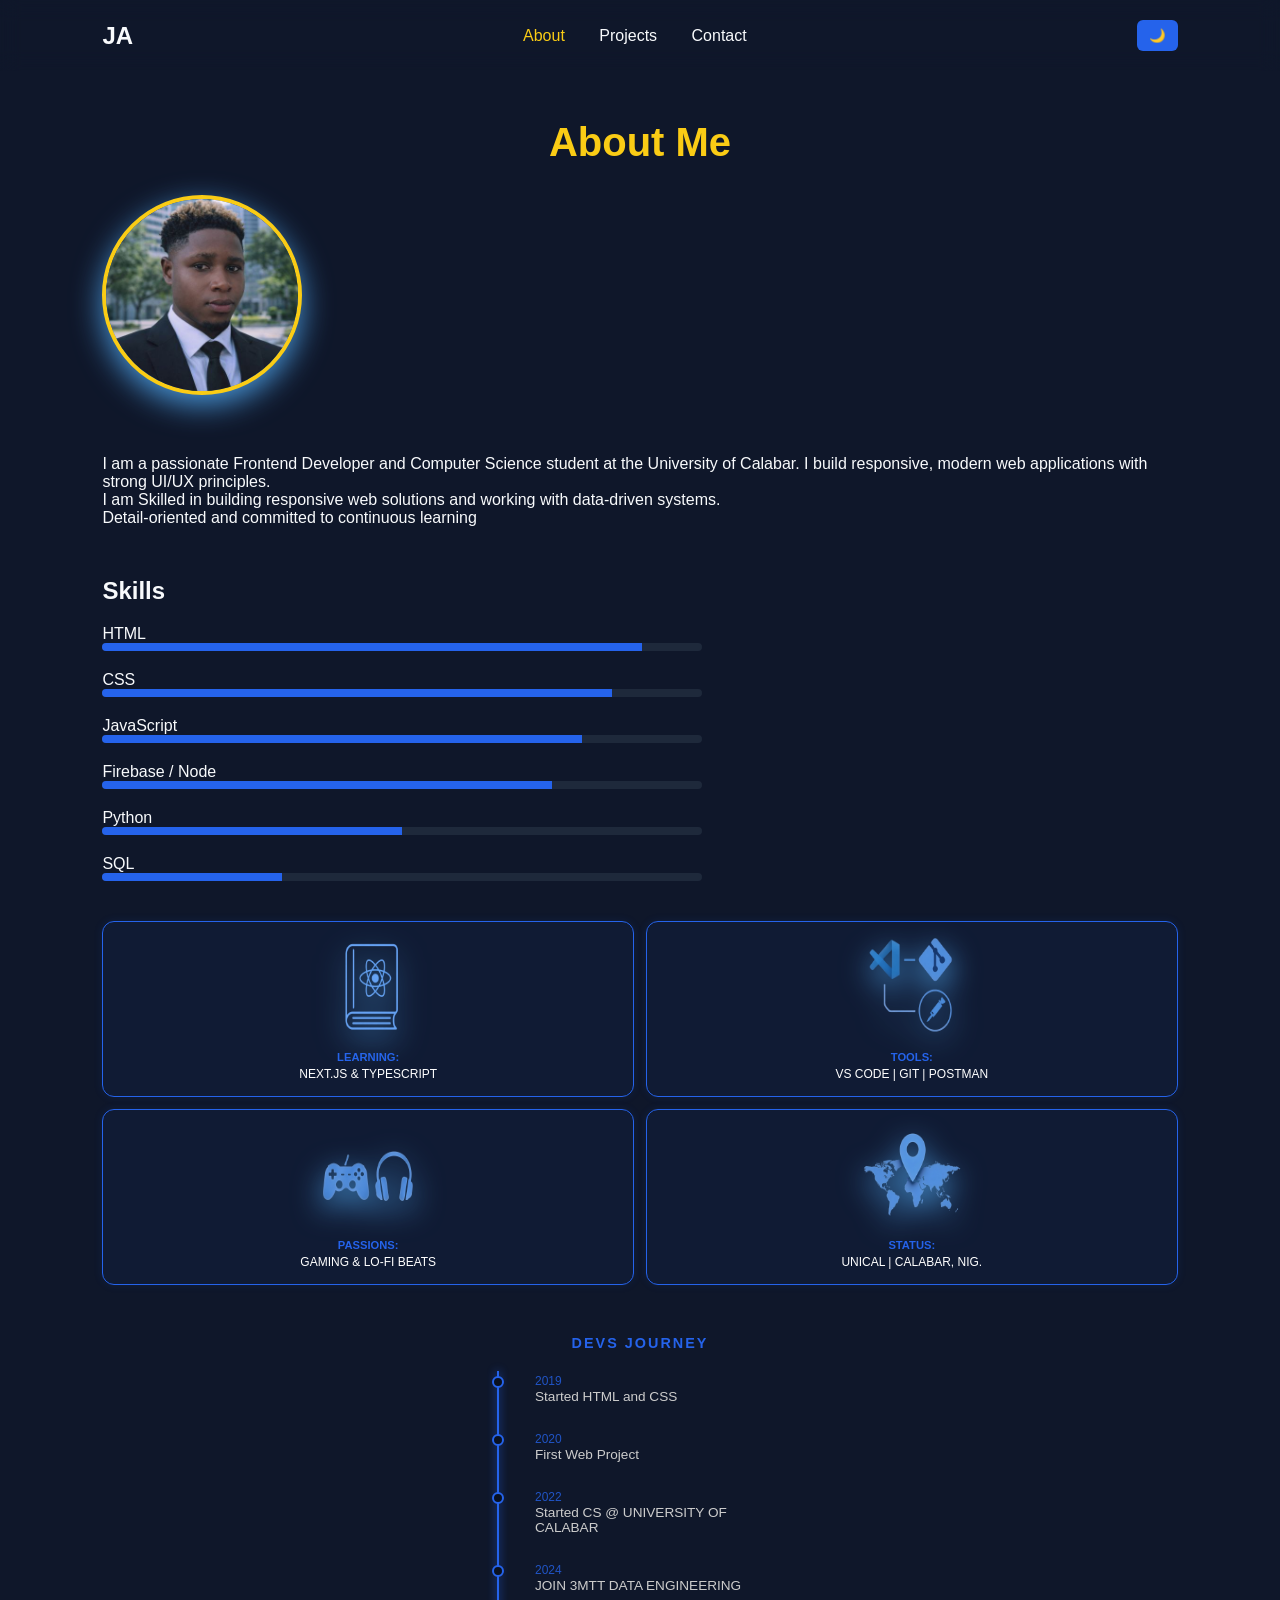
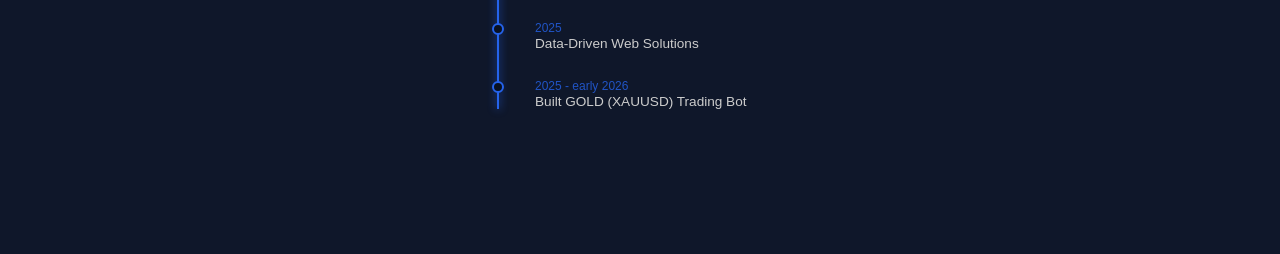
==== about.html @ 1dbd4630 "Add files via upload" ====
<!DOCTYPE html>
<html lang="en">
<head>
<meta charset="UTF-8">
<meta name="viewport" content="width=device-width, initial-scale=1.0">
<title>About | Joseph Amajama</title>
<link rel="stylesheet" href="css/style.css">
<link rel="stylesheet" href="css/cstyle.css">
<script defer src="js/main.js"></script>
</head>
<body>

<header class="navbar">
  <h2 class="logo"><a href="index.html">JA</a></h2>

  <div class="menu-toggle">☰</div>

  <nav class="nav-links">
 
    <a href="about.html">About</a>
    <a href="projects.html">Projects</a>
    <a href="contact.html">Contact</a>
  </nav>

  <button id="themeToggle">🌙</button>
</header>

<section class="section">
  <h1 class="section-title">About Me</h1>

  <div class="about-container reveal">
    <img src="assets/profile.jpg" alt="profile" class="profile-img large">
    <div>
      <p>
        I am a passionate Frontend Developer and Computer Science student at the University of Calabar. 
        I build responsive, modern web applications with strong UI/UX principles.
        <br> I am Skilled in building responsive web solutions and working with data-driven
systems. <br> Detail-oriented and committed to continuous learning
      </p>
    </div>
  </div>

  <h2 class="section-subtitle">Skills</h2>

  <div class="skills">
    <div class="skill reveal">
      <span>HTML</span>
      <div class="bar"><div class="progress" style="width:90%"></div></div>
    </div>
    <div class="skill reveal">
      <span>CSS</span>
      <div class="bar"><div class="progress" style="width:85%"></div></div>
    </div>
    <div class="skill reveal">
      <span>JavaScript</span>
      <div class="bar"><div class="progress" style="width:80%"></div></div>
    </div>
    <div class="skill reveal">
      <span>Firebase / Node</span>
      <div class="bar"><div class="progress" style="width:75%"></div></div>
    </div>

    <div class="skill reveal">
      <span>Python</span>
      <div class="bar"><div class="progress" style="width:50%"></div></div>
    </div>

    <div class="skill reveal">
      <span>SQL</span>
      <div class="bar"><div class="progress" style="width:30%"></div></div>
    </div>
  </div>

  <div class="bento-container">
  <div class="bento-card">
    <div class="icon"><img src="assets/book.png" alt="Learning"></div>
    <p class="label">LEARNING:</p>
    <p class="value">NEXT.JS & TYPESCRIPT</p>
  </div>
  
  <div class="bento-card">
    <div class="icon"><img src="assets/vscode.png" alt="Tools"></div>
    <p class="label">TOOLS:</p>
    <p class="value">VS CODE | GIT | POSTMAN</p>
  </div>

  <div class="bento-card">
    <div class="icon"><img src="assets/game.png" alt="Passions"></div>
    <p class="label">PASSIONS:</p>
    <p class="value">GAMING & LO-FI BEATS</p>
  </div>

  <div class="bento-card">
    <div class="icon"><img src="assets/map.png" alt="Location"></div>
    <p class="label">STATUS:</p>
    <p class="value">UNICAL | CALABAR, NIG.</p>
  </div>
</div>

<h3 class="timeline-title">DEVS JOURNEY</h3>
<div class="timeline">
  <div class="timeline-item">
    <div class="dot"></div>
    <div class="content">
      <span class="year">2019</span>
      <p>Started HTML and CSS</p>
    </div>
  </div>
    <div class="timeline-item">
    <div class="dot"></div>
    <div class="content">
      <span class="year">2020</span>
      <p>First Web Project</p>
    </div>
  </div>
    <div class="timeline-item">
    <div class="dot"></div>
    <div class="content">
      <span class="year">2022</span>
      <p>Started CS @ UNIVERSITY OF CALABAR</p>
    </div>
  </div>
  <div class="timeline-item">
    <div class="dot"></div>
    <div class="content">
      <span class="year">2024</span>
      <p>JOIN 3MTT DATA ENGINEERING</p>
    </div>
  </div>
  <div class="timeline-item">
    <div class="dot"></div>
    <div class="content">
      <span class="year">2025</span>
      <p>Data-Driven Web Solutions</p>
    </div>
  </div>
    <div class="timeline-item">
    <div class="dot"></div>
    <div class="content">
      <span class="year">2025 - early 2026</span>
      <p>Built GOLD (XAUUSD) Trading Bot</p>
    </div>
  </div>
</div>
</section>
</body>
</html>
---- css/style.css ----
:root {
  --bg: #0f172a;
  --text: #f8fafc;
  --primary: #2563eb;
  --gold: #facc15;
}

body.light {
  --bg: #f8fafc;
  --text: #0f172a;
  --primary: #1e40af;
  --gold: #d4af37;
}

* {
  margin: 0;
  padding: 0;
  box-sizing: border-box;
  font-family: 'Segoe UI', sans-serif;
  transition: background 0.3s ease, color 0.3s ease;
}

body {
  background: var(--bg);
  color: var(--text);
}

.navbar {
  display: flex;
  justify-content: space-between;
  align-items: center;
  padding: 20px 8%;
  position: fixed;
  width: 100%;
  -webkit-backdrop-filter: blur(10px);
  backdrop-filter: blur(10px);
}

.navbar nav a {
  margin: 0 15px;
  text-decoration: none;
  color: var(--text);
  position: relative;
}
header .logo a{
    text-decoration: none;
    color: var(--text);
}
.navbar nav a::after {
  content: '';
  position: absolute;
  width: 0%;
  height: 2px;
  background: var(--gold);
  left: 0;
  bottom: -5px;
  transition: 0.3s;
}

.navbar nav a:hover::after {
  width: 100%;
}

#themeToggle {
  background: var(--primary);
  border: none;
  padding: 8px 12px;
  cursor: pointer;
  border-radius: 6px;
  color: white;
}

.hero {
  height: 100vh;
  display: flex;
  justify-content: center;
  align-items: center;
  text-align: center;
  background: linear-gradient(-45deg, #0f172a, #2545a0, #b4490a, #0f172a);
  background-size: 400% 400%;
  animation: gradientMove 10s ease infinite;
}

@keyframes gradientMove {
  0% {background-position: 0% 50%;}
  50% {background-position: 100% 50%;}
  100% {background-position: 0% 50%;}
}

.profile-img {
  width: 160px;
  height: 160px;
  border-radius: 50%;
  border: 4px solid var(--gold);
  margin-bottom: 20px;
  object-fit: cover;
}

.hero h1 {
  font-size: 3rem;
}

.hero h2 {
  color: var(--gold);
  margin: 10px 0;
}

.hero p {
  max-width: 500px;
  margin: 0 auto 20px;
}

.btn {
  padding: 10px 25px;
  margin: 10px;
  border-radius: 30px;
  text-decoration: none;
  font-weight: bold;
}

.primary {
  background: var(--primary);
  color: white;
}

.primary:hover {
  box-shadow: 0 0 20px var(--primary);
}

.outline {
  border: 2px solid var(--gold);
  color: var(--gold);
}

.outline:hover {
  background: var(--gold);
  color: black;
}

footer {
  text-align: center;
  padding: 20px;
}

.section {
  padding: 120px 8%;
  min-height: 100vh;
}

.section-title {
  font-size: 2.5rem;
  margin-bottom: 30px;
  text-align: center;
  color: var(--gold);
}

.section-subtitle {
  margin-top: 50px;
  margin-bottom: 20px;
}

.about-container {
  display: flex;
  gap: 40px;
  align-items: center;
  flex-wrap: wrap;
}

.profile-img.large {
  width: 200px;
  height: 200px;
}

.skills {
  max-width: 600px;
}

.skill {
  margin-bottom: 20px;
}

.bar {
  height: 8px;
  background: #1e293b;
  border-radius: 10px;
  overflow: hidden;
}

.progress {
  height: 100%;
  background: var(--primary);
  transition: width 1s ease;
}

/* .reveal {
  opacity: 0;
  transform: translateY(40px);
  transition: all 0.6s ease;
} */

.reveal.active {
  opacity: 1;
  transform: translateY(0);
}

.project-grid {
  display: grid;
  grid-template-columns: repeat(auto-fit, minmax(250px,1fr));
  gap: 30px;
}

.project-card {
  padding: 25px;
  border-radius: 15px;
  background: rgba(255,255,255,0.05);
  -webkit-backdrop-filter: blur(10px);
  backdrop-filter: blur(10px);
  transition: 0.3s;
}

.project-card:hover {
  transform: translateY(-10px);
  box-shadow: 0 0 20px var(--gold);
}


.project-card {
  position: relative;
  overflow: hidden;
}

.project-overlay {
  position: absolute;
  inset: 0;
  background: rgba(0,0,0,0.8);
  display: flex;
  justify-content: center;
  align-items: center;
  gap: 15px;
  opacity: 0;
  transition: 0.3s;
}

.project-card:hover .project-overlay {
  opacity: 1;
}
.navbar.scrolled {
  background: rgba(0,0,0,0.6);
}

/* ========================= */
/* MOBILE RESPONSIVE DESIGN */
/* ========================= */

@media (max-width: 900px) {

  .navbar {
    padding: 15px 5%;
  }

  .navbar nav {
    display: none;
  }

  .hero {
    padding: 0 20px;
  }

  .hero h1 {
    font-size: 2rem;
  }

  .hero h2 {
    font-size: 1.2rem;
  }

  .hero p {
    font-size: 0.95rem;
  }

  .profile-img {
    width: 120px;
    height: 120px;
  }

  .about-container {
    flex-direction: column;
    text-align: left;
  }

  .profile-img.large {
    width: 150px;
    height: 150px;
  }

  .section {
    padding: 100px 5%;
  }

  .project-grid {
    grid-template-columns: 1fr;
  }

  .project-card {
    padding: 20px;
  }

  .contact-form {
    width: 100%;
  }

  .btn {
    display: inline-block;
    width: 100%;
    text-align: center;
  }

}


.menu-toggle {
  display: none;
  font-size: 24px;
  cursor: pointer;
}

@media (max-width: 900px) {

  .menu-toggle {
    display: block;
  }

  .nav-links {
    position: absolute;
    top: 70px;
    right: 5%;
    background: var(--bg);
    padding: 20px;
    border-radius: 10px;
    display: none;
    flex-direction: column;
    gap: 15px;
  }

  .nav-links.active {
    display: flex;
  }
}
.navbar {
  z-index: 1000;
}

.hero,
.section {
  position: relative;
  z-index: 1;
}

.profile-img {
  position: relative;
  z-index: 1;
}

.project-image img {
  width: 100%;
  border-radius: 12px;
}

.project-content {
  margin-top: 15px;
}

.project-buttons {
  margin-top: 15px;
  display: flex;
  gap: 10px;
  flex-wrap: wrap;
}
.cta-section {
  padding: 80px 8%;
  text-align: center;
  background: linear-gradient(45deg, var(--primary), #1e3a8a);
  color: white;
}

.cta-section h2 {
  font-size: 2rem;
  margin-bottom: 15px;
}

.cta-section .btn {
  margin-top: 20px;
}

.contact-wrapper {
  display: flex;
  gap: 50px;
  flex-wrap: wrap;
  align-items: center;
}

.contact-info {
  flex: 1;
  min-width: 250px;
}

.contact-form {
  flex: 1;
  min-width: 250px;
  display: flex;
  flex-direction: column;
  gap: 15px;
  background: rgba(255,255,255,0.05);
  padding: 30px;
  border-radius: 15px;
  -webkit-backdrop-filter: blur(10px);
  backdrop-filter: blur(10px);
}

.contact-form input,
.contact-form textarea {
  padding: 14px;
  border-radius: 8px;
  border: 2px solid transparent;
  background: rgba(255,255,255,0.08);
  color: var(--text);
}

.contact-form input:focus,
.contact-form textarea:focus {
  border-color: var(--gold);
  outline: none;
}

@media (max-width: 900px) {
  .contact-wrapper {
    flex-direction: column;
  }
}
.notification {
  position: fixed;
  bottom: 30px;
  right: 30px;
  background: #16a34a;
  color: white;
  padding: 15px 20px;
  border-radius: 10px;
  display: flex;
  align-items: center;
  gap: 10px;
  opacity: 0;
  transform: translateY(20px);
  transition: 0.4s ease;
}

.notification.show {
  opacity: 1;
  transform: translateY(0);
}

.tick {
  font-weight: bold;
}

.social-links {
  display: flex;
  justify-content: center;
  gap: 25px;
  padding: 20px 0;
  margin-top: 40px;
}

.social {
  display: flex;
  align-items: center;
  justify-content: center;
  width: 20px;
  height: 20px;
  border-radius: 50%;
  background: var(--primary);
  color: white;
  text-decoration: none;
  font-weight: bold;
  font-size: 1.1rem;
  transition: 0.3s;
}

.social:hover {
  background: var(--gold);
  color: black;
  transform: scale(1.1);
}

/* Optional different colors for each platform */
.social.x { background: #1DA1F2; }
.social.github { background: #333; }
.social.linkedin { background: #0077b5; }


/* Contact Wrapper */
.contact-wrapper {
  display: flex;
  gap: 50px;
  flex-wrap: wrap;
  align-items: flex-start;
}

/* Contact Form Styling */
.contact-form {
  flex: 1;
  min-width: 250px;
  display: flex;
  flex-direction: column;
  gap: 15px;
  background: rgba(255,255,255,0.05);
  padding: 30px;
  border-radius: 15px;
  -webkit-backdrop-filter: blur(10px);
  backdrop-filter: blur(10px);
  position: relative;
}

.contact-form input,
.contact-form textarea {
  padding: 14px;
  border-radius: 8px;
  border: 2px solid transparent;
  background: rgba(255,255,255,0.08);
  color: var(--text);
}

.contact-form input:focus,
.contact-form textarea:focus {
  border-color: var(--gold);
  outline: none;
}

/* Spinner */
.spinner {
  display: none;
  border: 3px solid rgba(255,255,255,0.3);
  border-top: 3px solid white;
  border-radius: 50%;
  width: 16px;
  height: 16px;
  animation: spin 1s linear infinite;
  margin-left: 8px;
}

@keyframes spin {
  0% { transform: rotate(0deg); }
  100% { transform: rotate(360deg); }
}

/* Toast Notification */
.toast {
  position: fixed;
  bottom: 30px;
  right: 30px;
  background: #16a34a; /* green for success */
  color: white;
  padding: 15px 20px;
  border-radius: 10px;
  display: flex;
  align-items: center;
  gap: 10px;
  opacity: 0;
  transform: translateY(20px);
  transition: 0.4s ease;
  z-index: 9999;
}

.toast.show {
  opacity: 1;
  transform: translateY(0);
}

.toast-icon {
  font-weight: bold;
}

/* Social Links */
.social-links {
  display: flex;
  justify-content: flex-start;
  gap: 15px;
  margin-top: 20px;
}

.social {
  display: flex;
  align-items: center;
  justify-content: center;
  width: 40px;
  height: 40px;
  border-radius: 50%;
  background: var(--primary);
  color: white;
  text-decoration: none;
  font-weight: bold;
  font-size: 1.1rem;
  transition: 0.3s;
}
.social img {
  width: 40px;
  height: 40px;
  border-radius: 50%;
}
.social:hover {
  background: var(--gold);
  color: black;
  transform: scale(1.1);
}

.social.x { background: #1DA1F2; }
.social.github { background: #333; }
.social.linkedin { background: #0077b5; }

/* Mobile Adjustments */
@media (max-width: 900px) {
  .contact-wrapper { flex-direction: column; }
}

form button {
  border: none;
}
.contact-form input, .contact-form textarea{
  border:  1px solid #0f172a;

}
---- css/cstyle.css ----
:root {
  --neon-blue: #2563eb; /* Matches your progress bars */
  --dark-bg: #0a1120;   /* Matches your background */
}

/* Bento Grid Layout */
.bento-container {
  display: grid;
  grid-template-columns: repeat(2, 1fr);
  gap: 12px;
  padding: 20px 0;
}

.bento-card {
  background: rgba(37, 99, 235, 0.05);
  border: 1px solid var(--neon-blue);
  border-radius: 12px;
  padding: 15px;
  text-align: center;
  box-shadow: 0 0 10px rgba(37, 99, 235, 0.1);
  transition: transform 0.3s ease;
}

.bento-card:hover {
  transform: translateY(-5px);
  box-shadow: 0 0 15px rgba(37, 99, 235, 0.3);
}

.bento-card .icon { font-size: 1.5rem; margin-bottom: 8px; }
.bento-card .label { color: var(--neon-blue); font-size: 0.7rem; font-weight: bold; margin: 0; }
.bento-card .value { color: #fff; font-size: 0.75rem; margin-top: 4px; font-family: sans-serif; }

/* Timeline Styling */
.timeline-title {
  text-align: center;
  color: var(--neon-blue);
  font-size: 0.9rem;
  letter-spacing: 2px;
  margin-top: 30px;
}

.timeline {
  position: relative;
  max-width: 300px;
  margin: 20px auto;
  padding-left: 20px;
}

/* The Vertical Line */
.timeline::before {
  content: '';
  position: absolute;
  left: 7px;
  top: 0;
  width: 2px;
  height: 100%;
  background: var(--neon-blue);
  box-shadow: 0 0 8px var(--neon-blue);
}

.timeline-item {
  position: relative;
  margin-bottom: 25px;
  padding-left: 25px;
}

.dot {
  position: absolute;
  left: -18px;
  top: 5px;
  width: 10px;
  height: 100%; /* Makes the dot look like it's part of the line */
  width: 12px;
  height: 12px;
  background: var(--dark-bg);
  border: 2px solid var(--neon-blue);
  border-radius: 50%;
  z-index: 2;
}

.timeline-item .content p { color: #ccc; font-size: 0.85rem; margin: 0; }
.timeline-item .year { color: var(--neon-blue); font-size: 0.75rem; opacity: 0.8; }

.bento-container img {
  width: 100px;
  height: 100px;
}
img{
    filter: drop-shadow(0 10px 15px rgba(81, 169, 241, 0.856));
}
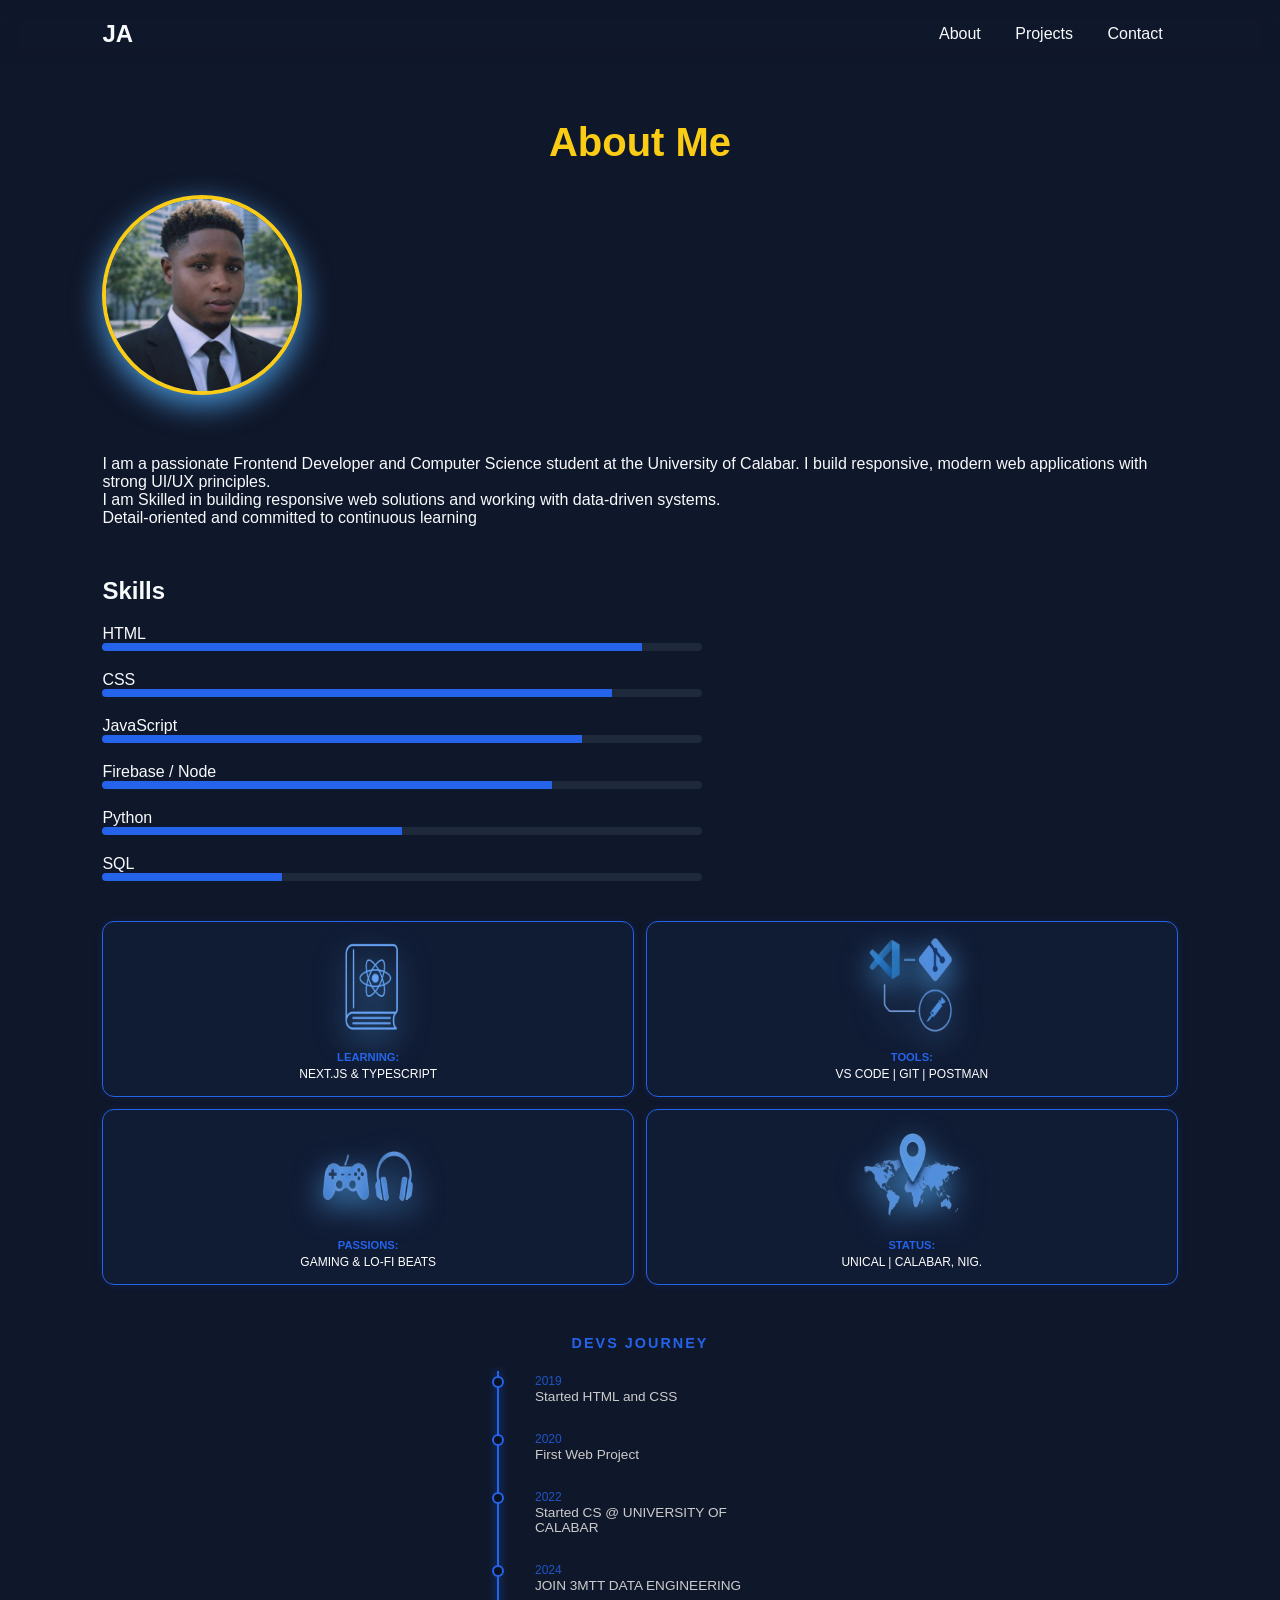
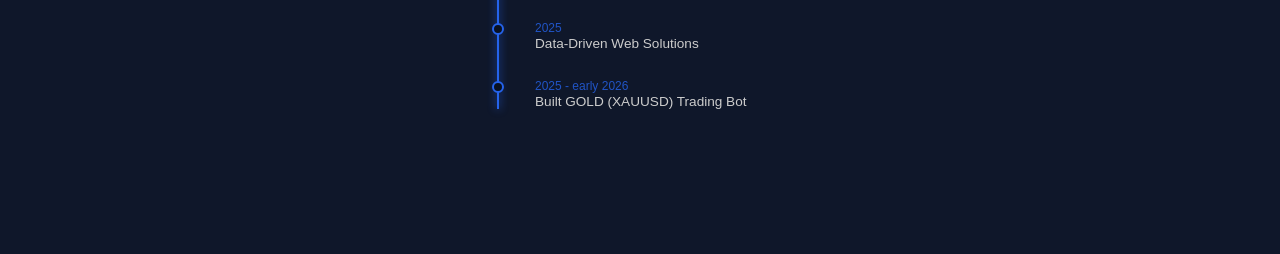
==== commit b326df0a: "Update about.html" ====
--- a/about.html
+++ b/about.html
@@ -3,7 +3,10 @@
 <head>
 <meta charset="UTF-8">
 <meta name="viewport" content="width=device-width, initial-scale=1.0">
-<title>About | Joseph Amajama</title>
+<title>Joseph Amajama | Web Developer Portfolio</title>
+<meta name="description" content="Joseph Amajama is a web developer specializing in responsive websites, JavaScript applications, and modern UI design.">
+<meta name="keywords" content="Web Developer in Nigeria, HTML CSS JavaScript Developer, Portfolio">
+<meta name="author" content="Joseph Amajama">
 <link rel="stylesheet" href="css/style.css">
 <link rel="stylesheet" href="css/cstyle.css">
 <script defer src="js/main.js"></script>
@@ -22,7 +25,7 @@
     <a href="contact.html">Contact</a>
   </nav>
 
-  <button id="themeToggle">🌙</button>
+  <!-- <button id="themeToggle">🌙</button> -->
 </header>
 
 <section class="section">
@@ -144,4 +147,6 @@
 </div>
 </section>
 </body>
-</html>+
+</html>
+
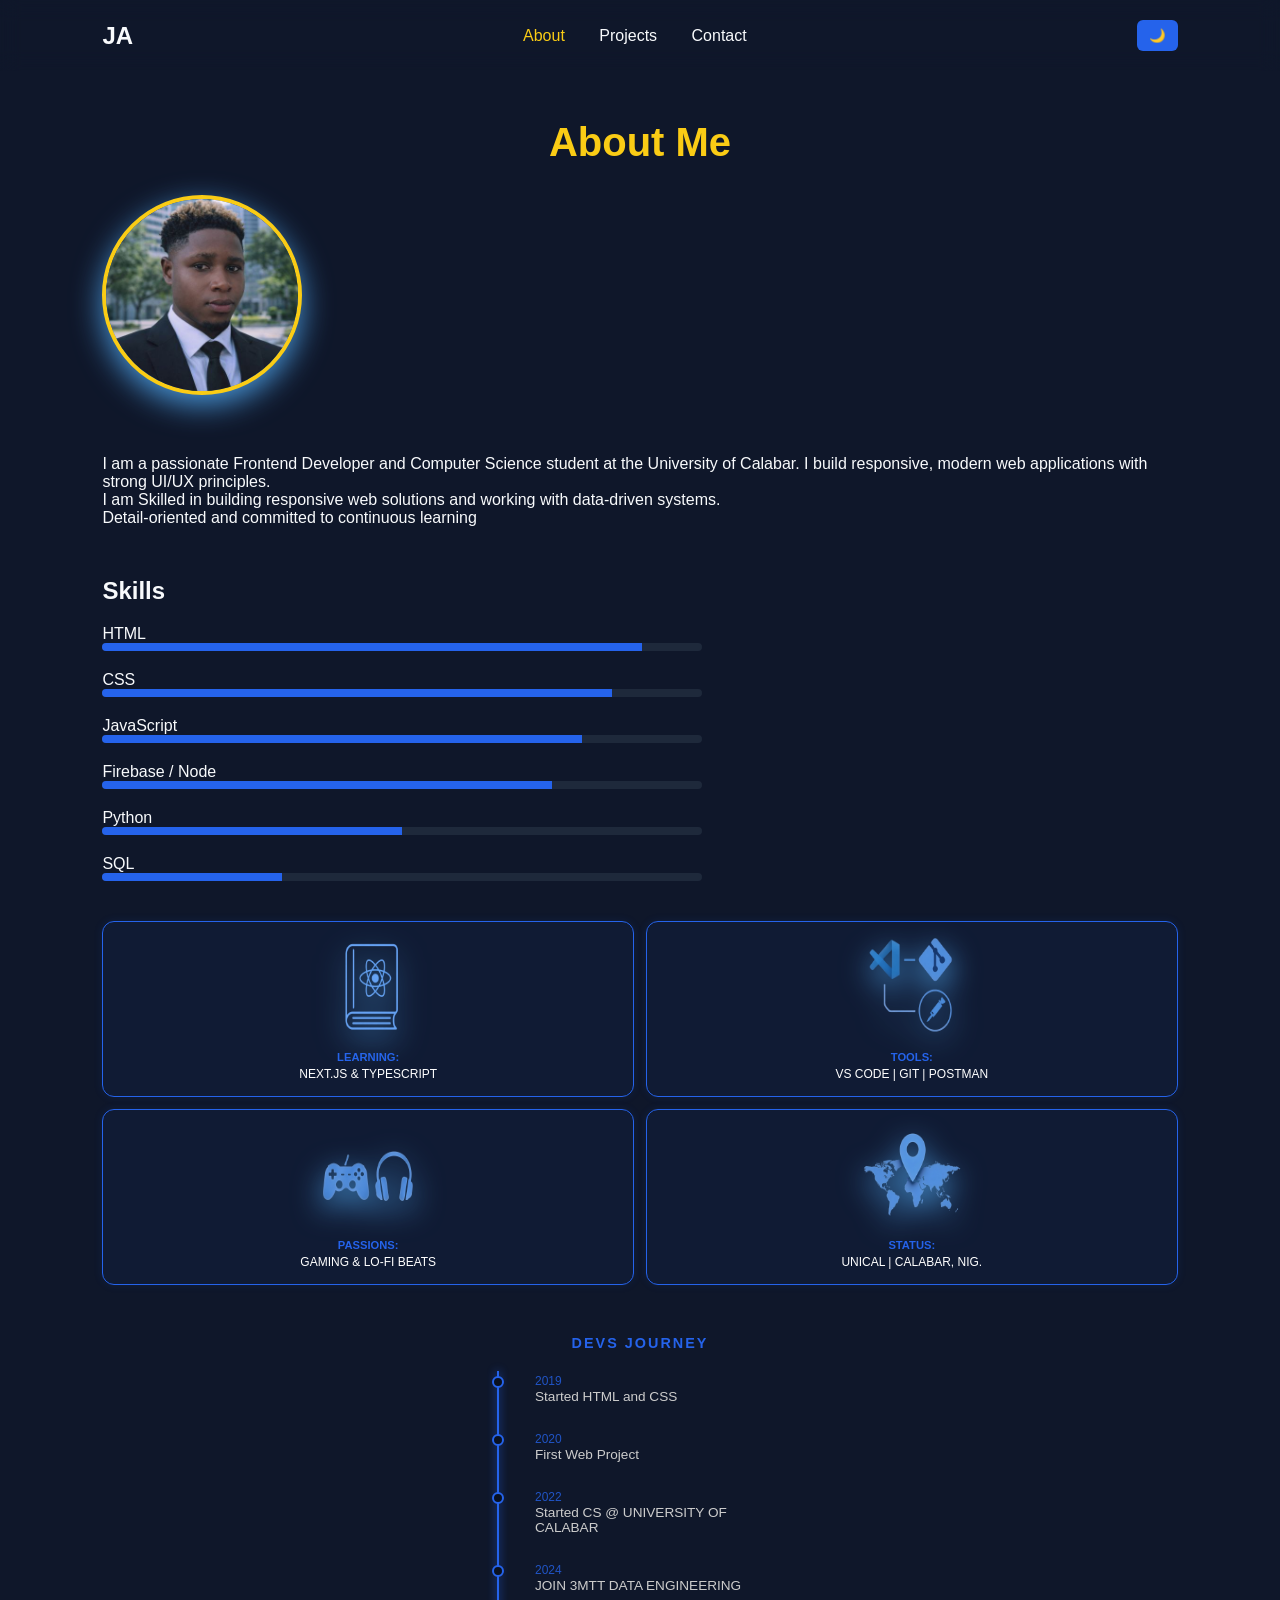
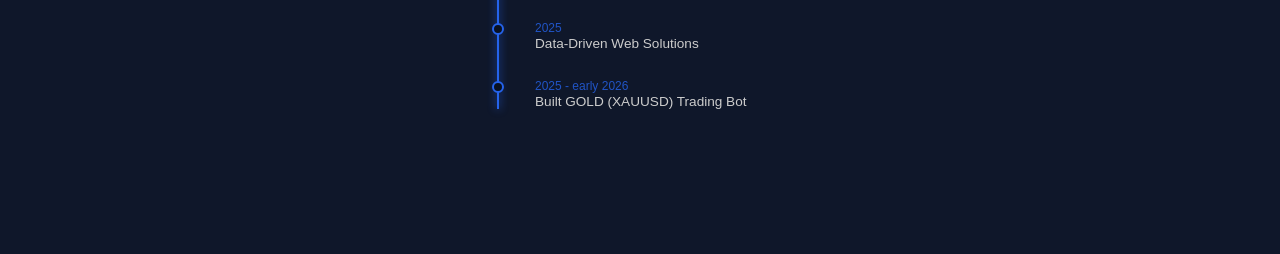
==== commit 34d5ab9b: "Update about.html" ====
--- a/about.html
+++ b/about.html
@@ -25,7 +25,7 @@
     <a href="contact.html">Contact</a>
   </nav>
 
-  <!-- <button id="themeToggle">🌙</button> -->
+  <button id="themeToggle">🌙</button>
 </header>
 
 <section class="section">
@@ -150,3 +150,4 @@
 
 </html>
 
+
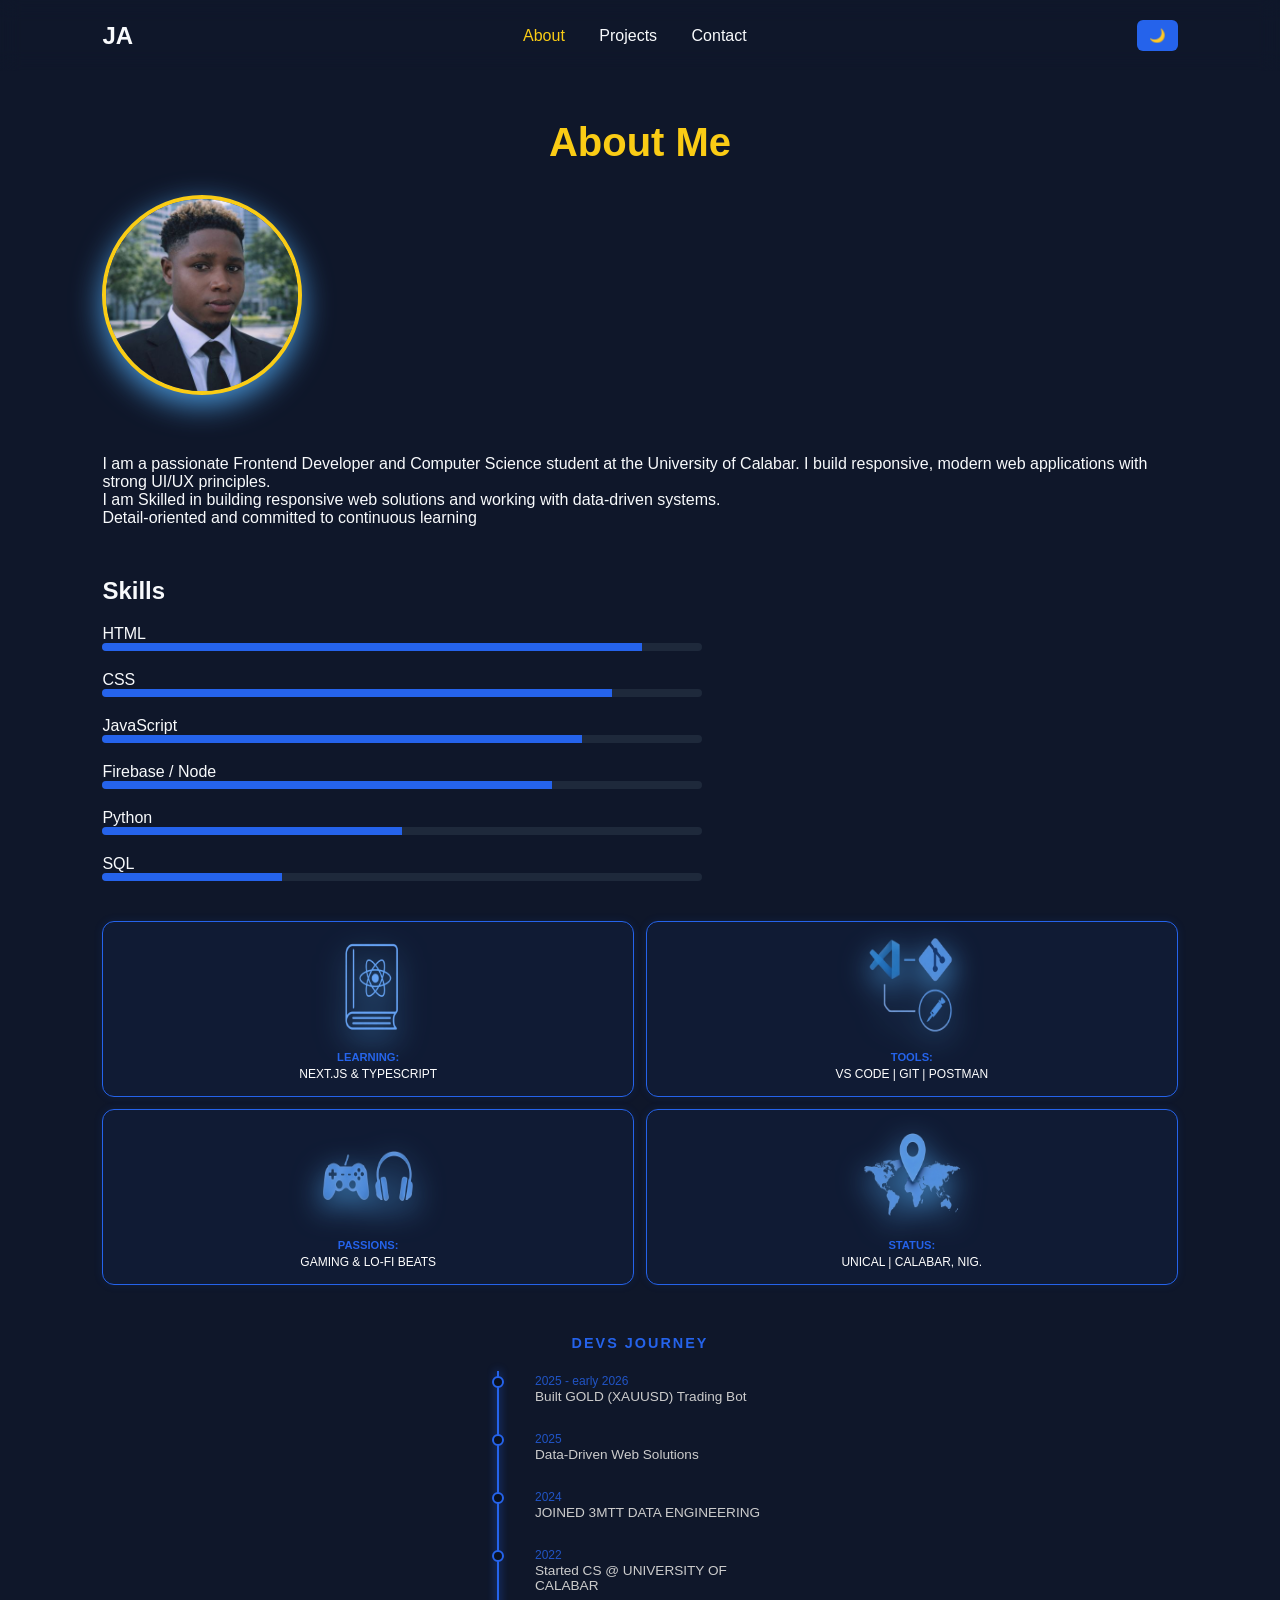
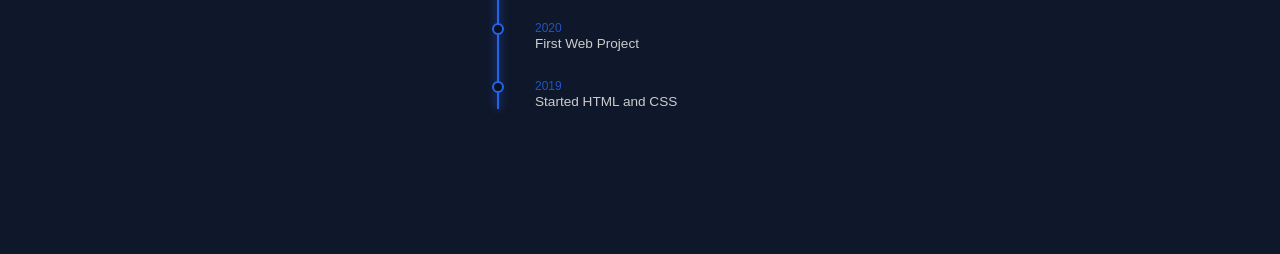
==== commit 3e94950a: "Update about.html" ====
--- a/about.html
+++ b/about.html
@@ -105,11 +105,32 @@
   <div class="timeline-item">
     <div class="dot"></div>
     <div class="content">
-      <span class="year">2019</span>
-      <p>Started HTML and CSS</p>
+      <span class="year">2025 - early 2026</span>
+      <p>Built GOLD (XAUUSD) Trading Bot</p>
     </div>
   </div>
     <div class="timeline-item">
+    <div class="dot"></div>
+    <div class="content">
+      <span class="year">2025</span>
+      <p>Data-Driven Web Solutions</p>
+    </div>
+  </div>
+    <div class="timeline-item">
+    <div class="dot"></div>
+    <div class="content">
+      <span class="year">2024</span>
+      <p>JOINED 3MTT DATA ENGINEERING</p>
+    </div>
+  </div>
+  <div class="timeline-item">
+    <div class="dot"></div>
+    <div class="content">
+      <span class="year">2022</span>
+      <p>Started CS @ UNIVERSITY OF CALABAR</p>
+    </div>
+  </div>
+  <div class="timeline-item">
     <div class="dot"></div>
     <div class="content">
       <span class="year">2020</span>
@@ -119,29 +140,8 @@
     <div class="timeline-item">
     <div class="dot"></div>
     <div class="content">
-      <span class="year">2022</span>
-      <p>Started CS @ UNIVERSITY OF CALABAR</p>
-    </div>
-  </div>
-  <div class="timeline-item">
-    <div class="dot"></div>
-    <div class="content">
-      <span class="year">2024</span>
-      <p>JOIN 3MTT DATA ENGINEERING</p>
-    </div>
-  </div>
-  <div class="timeline-item">
-    <div class="dot"></div>
-    <div class="content">
-      <span class="year">2025</span>
-      <p>Data-Driven Web Solutions</p>
-    </div>
-  </div>
-    <div class="timeline-item">
-    <div class="dot"></div>
-    <div class="content">
-      <span class="year">2025 - early 2026</span>
-      <p>Built GOLD (XAUUSD) Trading Bot</p>
+    <span class="year">2019</span>
+    <p>Started HTML and CSS</p>
     </div>
   </div>
 </div>
@@ -151,3 +151,4 @@
 </html>
 
 
+
